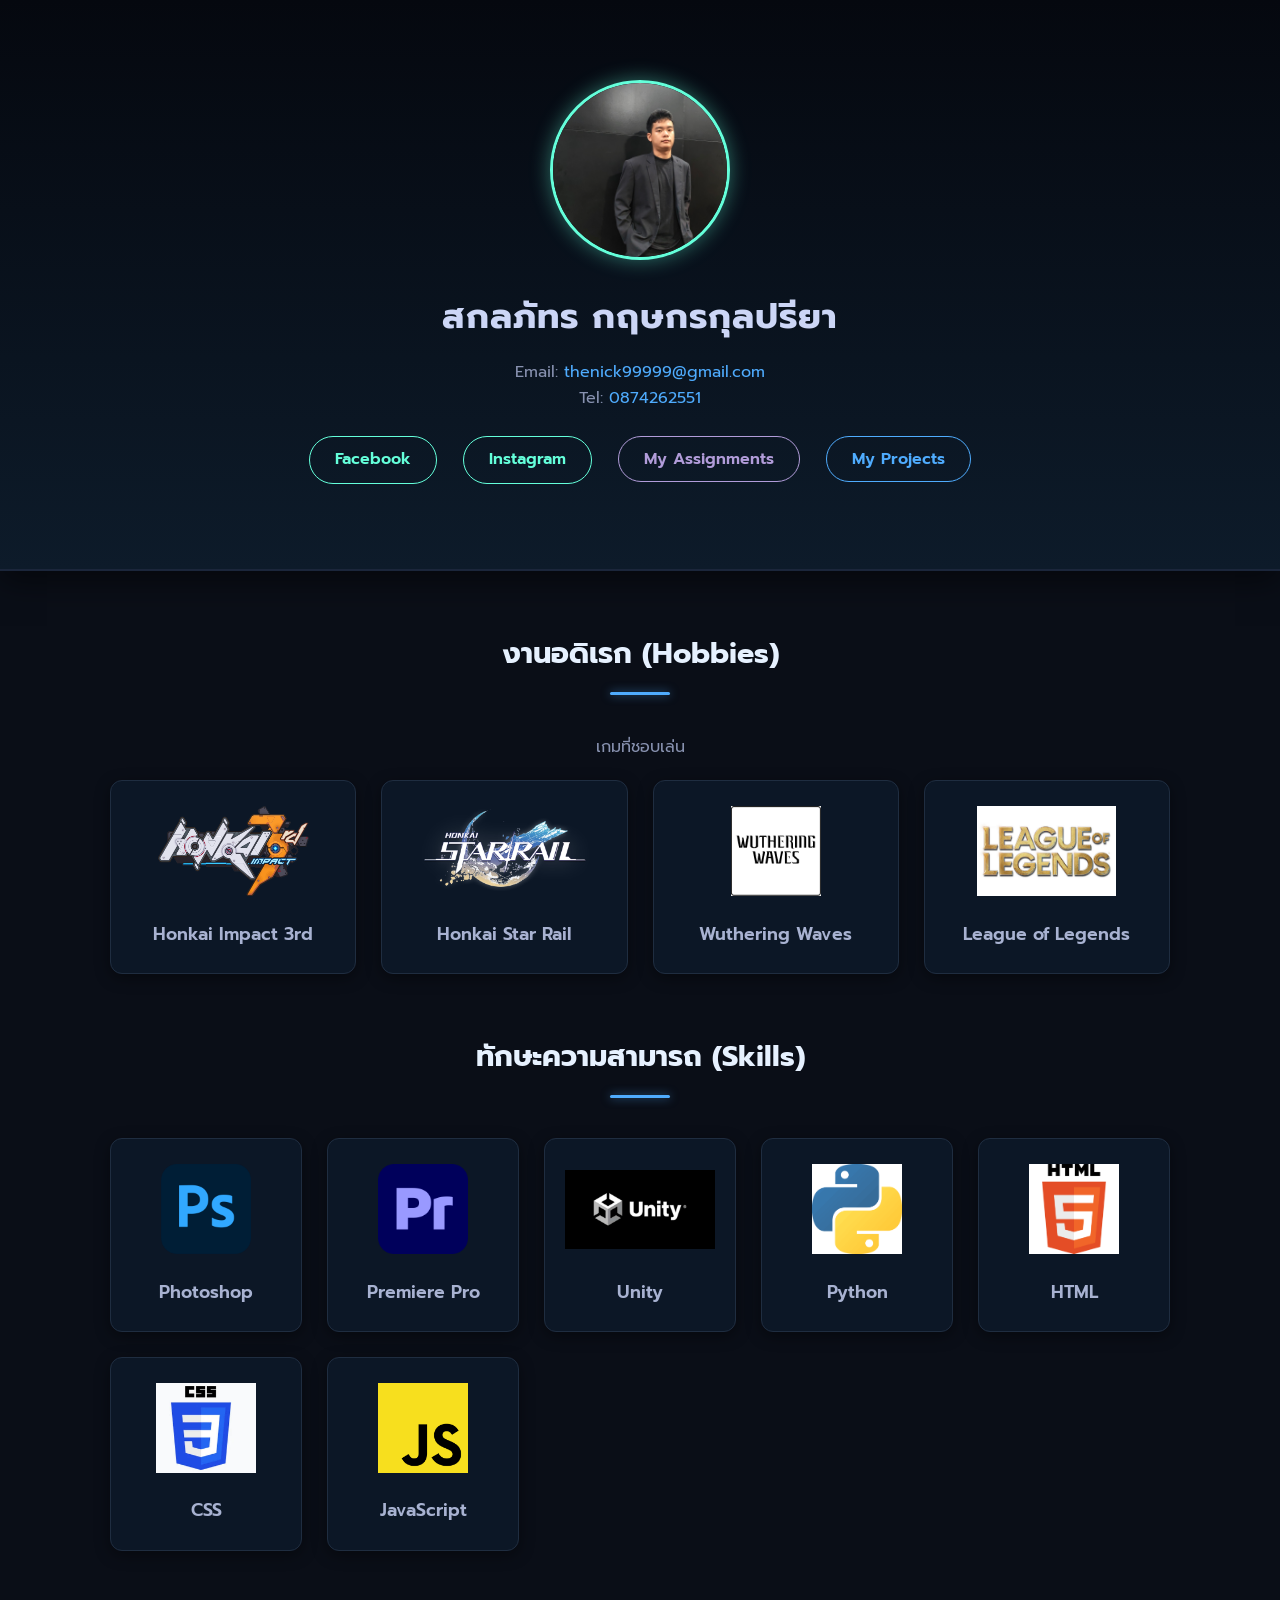
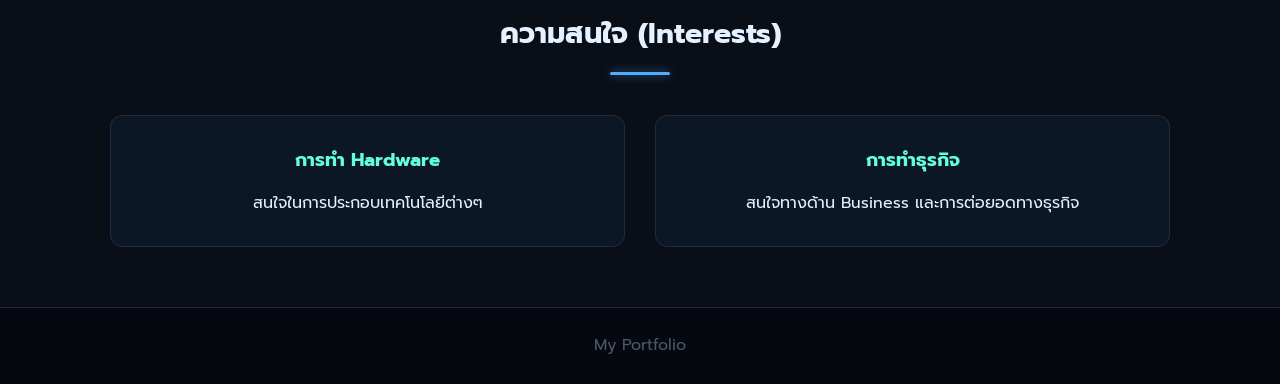
==== index.html @ 065c99be "Add files via upload" ====
<!DOCTYPE html>
<html lang="th">
<head>
    <meta charset="UTF-8">
    <meta name="viewport" content="width=device-width, initial-scale=1.0">
    <title>Portfolio</title>
    <link rel="stylesheet" href="style.css">
    <link href="https://fonts.googleapis.com/css2?family=Prompt:wght@300;400;600&display=swap" rel="stylesheet">
</head>
<body>

    <header>
        <div class="profile-container">
            <img src="pic/profile.jpg" alt="Profile Picture" class="profile-img">
            <h1>สกลภัทร กฤษกรกุลปรียา</h1>
            
            <div class="contact-info">
                <p>Email: <a href="mailto:thenick99999@gmail.com">thenick99999@gmail.com</a></p>
                <p>Tel: <a href="tel:0874262551">0874262551</a></p>
            </div>

            <div class="social-links">
                <a href="https://www.facebook.com/nick.sakonphat" target="_blank" class="btn facebook">Facebook</a>
                <a href="https://www.instagram.com/nick.skp_/" target="_blank" class="btn instagram">Instagram</a>
                <button onclick="goToAssignments()" class="btn assignment-btn">My Assignments</button>
                <button onclick="goToProjects()" class="btn project-btn">My Projects</button>
            </div>
        </div>
    </header>

    <section class="container">
        <h2>งานอดิเรก (Hobbies)</h2>
        <p style="text-align: center; margin-bottom: 20px; color: #8892b0;">เกมที่ชอบเล่น</p>
        <div class="grid-container">
            <div class="card">
                <img src="pic/mygame/Honkai_Impact_3rd_logo.webp" alt="Honkai Impact 3rd">
                <p>Honkai Impact 3rd</p>
            </div>
            <div class="card">
                <img src="pic/mygame/Honkai_Star_Rail.webp" alt="Honkai Star Rail">
                <p>Honkai Star Rail</p>
            </div>
            <div class="card">
                <img src="pic/mygame/Wuthering Waves.jpg" alt="Wuthering Waves">
                <p>Wuthering Waves</p>
            </div>
            <div class="card">
                <img src="pic/mygame/League of Legends.jpe" alt="League of Legends">
                <p>League of Legends</p>
            </div>
        </div>
    </section>

    <section class="container">
        <h2>ทักษะความสามารถ (Skills)</h2>
        <div class="grid-container">
            <div class="card">
                <img src="pic/myprogram/Photoshop.png" alt="Photoshop">
                <p>Photoshop</p>
            </div>
            <div class="card">
                <img src="pic/myprogram/Adobe_Premiere_Pro.webp" alt="Premiere Pro">
                <p>Premiere Pro</p>
            </div>
            <div class="card">
                <img src="pic/myprogram/Unity.jpg" alt="Unity" onerror="this.style.display='none'">
                <p>Unity</p>
            </div>
            <div class="card">
                <img src="pic/myprogram/Python.png" alt="Python" onerror="this.style.display='none'">
                <p>Python</p>
            </div>
            <div class="card">
                <img src="pic/myprogram/html.png" alt="HTML">
                <p>HTML</p>
            </div>
            <div class="card">
                <img src="pic/myprogram/Css.jpe" alt="CSS">
                <p>CSS</p>
            </div>
            <div class="card">
                <img src="pic/myprogram/JS..webp" alt="JavaScript">
                <p>JavaScript</p>
            </div>
        </div>
    </section>

    <section class="container">
        <h2>ความสนใจ (Interests)</h2>
        <div class="interests-box">
            <div class="interest-item">
                <h3>การทำ Hardware</h3>
                <p>สนใจในการประกอบเทคโนโลยีต่างๆ</p>
            </div>
            <div class="interest-item">
                <h3>การทำธุรกิจ</h3>
                <p>สนใจทางด้าน Business และการต่อยอดทางธุรกิจ</p>
            </div>
        </div>
    </section>

    <footer>
        <p>My Portfolio</p>
    </footer>

    <!-- เรียกใช้ไฟล์ JS -->
    <script src="script.js"></script>
</body>
</html>
---- style.css ----
/* รีเซ็ตค่าเริ่มต้น */
* {
    box-sizing: border-box;
    margin: 0;
    padding: 0;
    font-family: 'Prompt', sans-serif;
}

body {
    background-color: #0a0e17; /* สีพื้นหลังดำอมน้ำเงินลึก (Abyss) */
    color: #e6f1ff;
    line-height: 1.6;
}

/* ---------------- HEADER ---------------- */
header {
    background: linear-gradient(180deg, #05080f 0%, #0d1b2a 100%);
    color: #fff;
    padding: 80px 20px;
    text-align: center;
    border-bottom: 2px solid #1b263b;
    box-shadow: 0 10px 30px rgba(0,0,0,0.5);
}

.profile-container {
    max-width: 800px;
    margin: 0 auto;
}

.profile-img {
    width: 180px;
    height: 180px;
    border-radius: 50%;
    object-fit: cover;
    border: 3px solid #64ffda;
    box-shadow: 0 0 20px rgba(100, 255, 218, 0.4);
    margin-bottom: 20px;
}

h1 {
    font-size: 2.2rem;
    margin-bottom: 5px;
    color: #ccd6f6;
    letter-spacing: 1px;
}

header p {
    color: #8892b0;
}

/* ติดต่อ */
.contact-info {
    margin: 15px 0;
    font-size: 1rem;
    color: #a8b2d1;
}

.contact-info a {
    color: #4facfe;
    text-decoration: none;
    transition: color 0.3s;
}

.contact-info a:hover {
    color: #64ffda;
}

/* ---------------- BUTTONS & LINKS ---------------- */
.social-links {
    margin-top: 20px;
}

.btn {
    display: inline-block;
    padding: 10px 25px;
    margin: 5px 10px;
    border-radius: 30px;
    text-decoration: none;
    font-weight: 600;
    color: #64ffda;
    background-color: transparent;
    border: 1px solid #64ffda;
    cursor: pointer;
    font-size: 1rem;
    transition: all 0.3s ease;
}

.btn:hover {
    background-color: rgba(100, 255, 218, 0.1);
    box-shadow: 0 0 15px rgba(100, 255, 218, 0.3);
    transform: translateY(-2px);
}

.project-btn { border-color: #4facfe; color: #4facfe; }
.project-btn:hover { background-color: rgba(79, 172, 254, 0.1); box-shadow: 0 0 15px rgba(79, 172, 254, 0.3); }

.assignment-btn { border-color: #b19cd9; color: #b19cd9; }
.assignment-btn:hover { background-color: rgba(177, 156, 217, 0.1); box-shadow: 0 0 15px rgba(177, 156, 217, 0.3); }

.back-btn { border-color: #ff4b5c; color: #ff4b5c; }
.back-btn:hover { background-color: rgba(255, 75, 92, 0.1); box-shadow: 0 0 15px rgba(255, 75, 92, 0.3); }

/* ---------------- CONTAINERS & GRIDS ---------------- */
.container {
    max-width: 1100px;
    margin: 60px auto;
    padding: 0 20px;
}

h2 {
    text-align: center;
    margin-bottom: 40px;
    font-size: 1.8rem;
    color: #e6f1ff;
    position: relative;
}

h2::after {
    content: '';
    width: 60px;
    height: 3px;
    background-color: #4facfe;
    display: block;
    margin: 15px auto 0;
    border-radius: 2px;
    box-shadow: 0 0 10px rgba(79, 172, 254, 0.6);
}

.grid-container {
    display: grid;
    grid-template-columns: repeat(auto-fit, minmax(180px, 1fr));
    gap: 25px;
    text-align: center;
}

.card {
    background: rgba(13, 25, 42, 0.8);
    padding: 25px 20px;
    border-radius: 12px;
    border: 1px solid #1f2d40;
    box-shadow: 0 4px 15px rgba(0,0,0,0.4);
    transition: transform 0.3s ease, box-shadow 0.3s ease, border 0.3s ease;
}

.card:hover {
    transform: translateY(-8px);
    border: 1px solid #4facfe;
    box-shadow: 0 10px 25px rgba(79, 172, 254, 0.2);
}

.card img {
    max-width: 100%;
    height: 90px;
    object-fit: contain;
    margin-bottom: 15px;
}

.card p {
    font-weight: 600;
    font-size: 1.1rem;
    color: #a8b2d1;
}

/* ---------------- PROJECT & ASSIGNMENT LIST ---------------- */
.project-list {
    display: flex;
    flex-direction: column;
    gap: 25px;
    max-width: 800px;
    margin: 0 auto;
}

.project-card {
    background: rgba(13, 25, 42, 0.8);
    padding: 25px;
    border-radius: 12px;
    border: 1px solid #1f2d40;
    color: #e6f1ff;
    box-shadow: 0 4px 15px rgba(0,0,0,0.4);
    display: flex;
    flex-direction: column;
    text-align: center;
}

.link-card {
    text-decoration: none;
    transition: transform 0.3s ease, box-shadow 0.3s ease, border 0.3s ease;
}

.link-card:hover {
    transform: translateX(10px);
    border: 1px solid #64ffda;
    box-shadow: -5px 5px 25px rgba(100, 255, 218, 0.15);
}

.project-card h3 {
    font-size: 1.4rem;
    color: #64ffda;
    margin-bottom: 10px;
}

.project-card p {
    color: #8892b0;
    font-size: 0.95rem;
}

/* จัดการรูปและวิดีโอใน Project */
.media-display {
    max-width: 100%;
    height: auto;
    border-radius: 8px;
    margin-top: 15px;
    border: 1px solid #1b263b;
    box-shadow: 0 4px 15px rgba(0,0,0,0.3);
}

/* ---------------- INTERESTS ---------------- */
.interests-box {
    display: flex;
    justify-content: center;
    gap: 30px;
    flex-wrap: wrap;
}

.interest-item {
    background: rgba(13, 25, 42, 0.8);
    padding: 30px;
    border-radius: 12px;
    border: 1px solid #1f2d40;
    flex: 1;
    min-width: 250px;
    text-align: center;
    transition: all 0.3s;
}

.interest-item:hover {
    border-color: #64ffda;
    box-shadow: 0 0 20px rgba(100, 255, 218, 0.1);
}

.interest-item h3 {
    color: #64ffda;
    margin-bottom: 15px;
}

/* ---------------- FOOTER ---------------- */
footer {
    text-align: center;
    padding: 25px;
    background-color: #05080f;
    border-top: 1px solid #1b263b;
    color: #4a5568;
    margin-top: 60px;
}

/* ---------------- RESPONSIVE ---------------- */
@media (max-width: 768px) {
    header { padding: 50px 15px; }
    h1 { font-size: 1.6rem; }
    .profile-img { width: 130px; height: 130px; }
    .grid-container { grid-template-columns: repeat(2, 1fr); gap: 15px; }
    .card img { height: 65px; }
    .link-card:hover { transform: translateY(-5px); }
}
@media (max-width: 480px) {
    .grid-container { grid-template-columns: 1fr; }
    .btn { display: block; margin: 10px auto; max-width: 220px; }
}
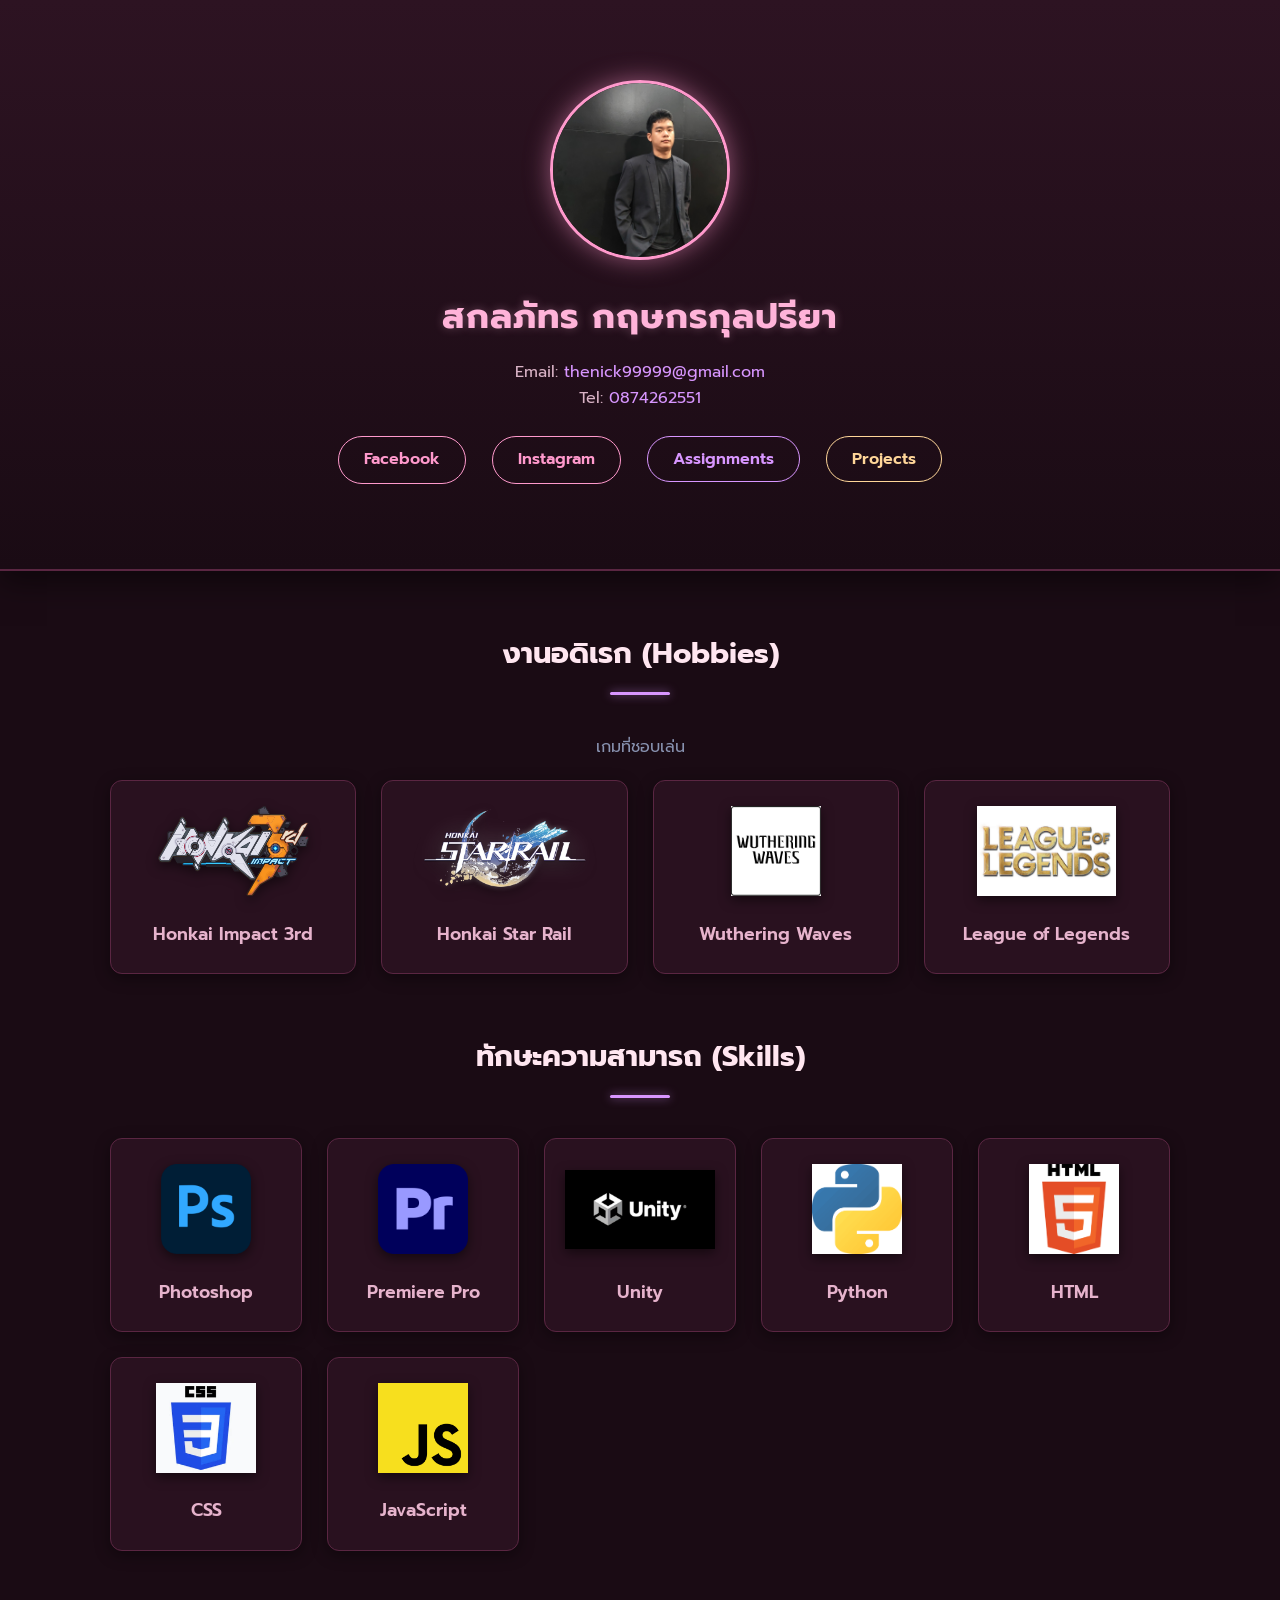
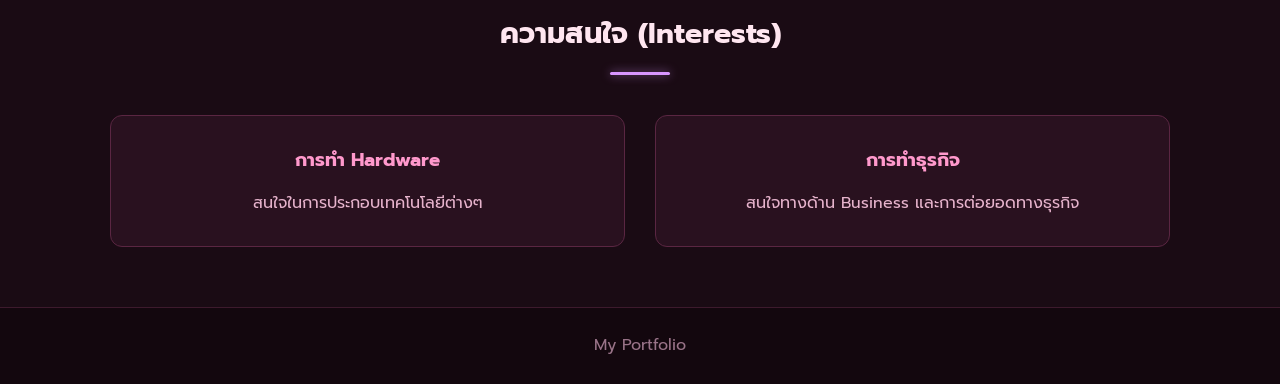
==== commit 498a6894: "ปรับสี" ====
--- a/index.html
+++ b/index.html
@@ -22,8 +22,8 @@
             <div class="social-links">
                 <a href="https://www.facebook.com/nick.sakonphat" target="_blank" class="btn facebook">Facebook</a>
                 <a href="https://www.instagram.com/nick.skp_/" target="_blank" class="btn instagram">Instagram</a>
-                <button onclick="goToAssignments()" class="btn assignment-btn">My Assignments</button>
-                <button onclick="goToProjects()" class="btn project-btn">My Projects</button>
+                <button onclick="goToAssignments()" class="btn assignment-btn">Assignments</button>
+                <button onclick="goToProjects()" class="btn project-btn">Projects</button>
             </div>
         </div>
     </header>
--- a/style.css
+++ b/style.css
@@ -1,4 +1,3 @@
-/* รีเซ็ตค่าเริ่มต้น */
 * {
     box-sizing: border-box;
     margin: 0;
@@ -7,18 +6,17 @@
 }
 
 body {
-    background-color: #0a0e17; /* สีพื้นหลังดำอมน้ำเงินลึก (Abyss) */
-    color: #e6f1ff;
+    background-color: #1a0b14;
+    color: #ffe6f0;
     line-height: 1.6;
 }
 
-/* ---------------- HEADER ---------------- */
 header {
-    background: linear-gradient(180deg, #05080f 0%, #0d1b2a 100%);
+    background: linear-gradient(180deg, #2d1322 0%, #1a0b14 100%);
     color: #fff;
     padding: 80px 20px;
     text-align: center;
-    border-bottom: 2px solid #1b263b;
+    border-bottom: 2px solid #5a2642;
     box-shadow: 0 10px 30px rgba(0,0,0,0.5);
 }
 
@@ -32,40 +30,40 @@
     height: 180px;
     border-radius: 50%;
     object-fit: cover;
-    border: 3px solid #64ffda;
-    box-shadow: 0 0 20px rgba(100, 255, 218, 0.4);
+    border: 3px solid #ff99cc;
+    box-shadow: 0 0 25px rgba(255, 153, 204, 0.5);
     margin-bottom: 20px;
 }
 
 h1 {
     font-size: 2.2rem;
     margin-bottom: 5px;
-    color: #ccd6f6;
+    color: #ffb3d9;
     letter-spacing: 1px;
+    text-shadow: 0 0 10px rgba(255, 179, 217, 0.3);
 }
 
 header p {
-    color: #8892b0;
-}
-
-/* ติดต่อ */
+    color: #d9b3c6;
+}
+
 .contact-info {
     margin: 15px 0;
     font-size: 1rem;
-    color: #a8b2d1;
+    color: #d9b3c6;
 }
 
 .contact-info a {
-    color: #4facfe;
+    color: #d896ff;
     text-decoration: none;
-    transition: color 0.3s;
+    transition: color 0.3s, text-shadow 0.3s;
 }
 
 .contact-info a:hover {
-    color: #64ffda;
-}
-
-/* ---------------- BUTTONS & LINKS ---------------- */
+    color: #ff99cc;
+    text-shadow: 0 0 8px rgba(255, 153, 204, 0.6);
+}
+
 .social-links {
     margin-top: 20px;
 }
@@ -77,30 +75,29 @@
     border-radius: 30px;
     text-decoration: none;
     font-weight: 600;
-    color: #64ffda;
+    color: #ff99cc;
     background-color: transparent;
-    border: 1px solid #64ffda;
+    border: 1px solid #ff99cc;
     cursor: pointer;
     font-size: 1rem;
     transition: all 0.3s ease;
 }
 
 .btn:hover {
-    background-color: rgba(100, 255, 218, 0.1);
-    box-shadow: 0 0 15px rgba(100, 255, 218, 0.3);
+    background-color: rgba(255, 153, 204, 0.15);
+    box-shadow: 0 0 20px rgba(255, 153, 204, 0.4);
     transform: translateY(-2px);
 }
 
-.project-btn { border-color: #4facfe; color: #4facfe; }
-.project-btn:hover { background-color: rgba(79, 172, 254, 0.1); box-shadow: 0 0 15px rgba(79, 172, 254, 0.3); }
-
-.assignment-btn { border-color: #b19cd9; color: #b19cd9; }
-.assignment-btn:hover { background-color: rgba(177, 156, 217, 0.1); box-shadow: 0 0 15px rgba(177, 156, 217, 0.3); }
-
-.back-btn { border-color: #ff4b5c; color: #ff4b5c; }
-.back-btn:hover { background-color: rgba(255, 75, 92, 0.1); box-shadow: 0 0 15px rgba(255, 75, 92, 0.3); }
-
-/* ---------------- CONTAINERS & GRIDS ---------------- */
+.project-btn { border-color: #ffd699; color: #ffd699; }
+.project-btn:hover { background-color: rgba(255, 214, 153, 0.15); box-shadow: 0 0 20px rgba(255, 214, 153, 0.4); }
+
+.assignment-btn { border-color: #d896ff; color: #d896ff; }
+.assignment-btn:hover { background-color: rgba(216, 150, 255, 0.15); box-shadow: 0 0 20px rgba(216, 150, 255, 0.4); }
+
+.back-btn { border-color: #ff6699; color: #ff6699; }
+.back-btn:hover { background-color: rgba(255, 102, 153, 0.15); box-shadow: 0 0 20px rgba(255, 102, 153, 0.4); }
+
 .container {
     max-width: 1100px;
     margin: 60px auto;
@@ -111,7 +108,7 @@
     text-align: center;
     margin-bottom: 40px;
     font-size: 1.8rem;
-    color: #e6f1ff;
+    color: #ffe6f0;
     position: relative;
 }
 
@@ -119,11 +116,11 @@
     content: '';
     width: 60px;
     height: 3px;
-    background-color: #4facfe;
+    background-color: #d896ff;
     display: block;
     margin: 15px auto 0;
     border-radius: 2px;
-    box-shadow: 0 0 10px rgba(79, 172, 254, 0.6);
+    box-shadow: 0 0 10px rgba(216, 150, 255, 0.6);
 }
 
 .grid-container {
@@ -134,18 +131,18 @@
 }
 
 .card {
-    background: rgba(13, 25, 42, 0.8);
+    background: rgba(45, 19, 34, 0.8);
     padding: 25px 20px;
     border-radius: 12px;
-    border: 1px solid #1f2d40;
+    border: 1px solid #5a2642;
     box-shadow: 0 4px 15px rgba(0,0,0,0.4);
     transition: transform 0.3s ease, box-shadow 0.3s ease, border 0.3s ease;
 }
 
 .card:hover {
     transform: translateY(-8px);
-    border: 1px solid #4facfe;
-    box-shadow: 0 10px 25px rgba(79, 172, 254, 0.2);
+    border: 1px solid #ff99cc;
+    box-shadow: 0 10px 25px rgba(255, 153, 204, 0.25);
 }
 
 .card img {
@@ -153,15 +150,15 @@
     height: 90px;
     object-fit: contain;
     margin-bottom: 15px;
+    filter: drop-shadow(0px 4px 6px rgba(0,0,0,0.5));
 }
 
 .card p {
     font-weight: 600;
     font-size: 1.1rem;
-    color: #a8b2d1;
-}
-
-/* ---------------- PROJECT & ASSIGNMENT LIST ---------------- */
+    color: #e6b3cc;
+}
+
 .project-list {
     display: flex;
     flex-direction: column;
@@ -171,11 +168,11 @@
 }
 
 .project-card {
-    background: rgba(13, 25, 42, 0.8);
+    background: rgba(45, 19, 34, 0.8);
     padding: 25px;
     border-radius: 12px;
-    border: 1px solid #1f2d40;
-    color: #e6f1ff;
+    border: 1px solid #5a2642;
+    color: #ffe6f0;
     box-shadow: 0 4px 15px rgba(0,0,0,0.4);
     display: flex;
     flex-direction: column;
@@ -189,32 +186,30 @@
 
 .link-card:hover {
     transform: translateX(10px);
-    border: 1px solid #64ffda;
-    box-shadow: -5px 5px 25px rgba(100, 255, 218, 0.15);
+    border: 1px solid #ff99cc;
+    box-shadow: -5px 5px 25px rgba(255, 153, 204, 0.2);
 }
 
 .project-card h3 {
     font-size: 1.4rem;
-    color: #64ffda;
+    color: #ff99cc;
     margin-bottom: 10px;
 }
 
 .project-card p {
-    color: #8892b0;
+    color: #d9b3c6;
     font-size: 0.95rem;
 }
 
-/* จัดการรูปและวิดีโอใน Project */
 .media-display {
     max-width: 100%;
     height: auto;
     border-radius: 8px;
     margin-top: 15px;
-    border: 1px solid #1b263b;
-    box-shadow: 0 4px 15px rgba(0,0,0,0.3);
-}
-
-/* ---------------- INTERESTS ---------------- */
+    border: 1px solid #7a335a;
+    box-shadow: 0 4px 15px rgba(0,0,0,0.5);
+}
+
 .interests-box {
     display: flex;
     justify-content: center;
@@ -223,10 +218,10 @@
 }
 
 .interest-item {
-    background: rgba(13, 25, 42, 0.8);
+    background: rgba(45, 19, 34, 0.8);
     padding: 30px;
     border-radius: 12px;
-    border: 1px solid #1f2d40;
+    border: 1px solid #5a2642;
     flex: 1;
     min-width: 250px;
     text-align: center;
@@ -234,26 +229,28 @@
 }
 
 .interest-item:hover {
-    border-color: #64ffda;
-    box-shadow: 0 0 20px rgba(100, 255, 218, 0.1);
+    border-color: #d896ff;
+    box-shadow: 0 0 25px rgba(216, 150, 255, 0.2);
 }
 
 .interest-item h3 {
-    color: #64ffda;
+    color: #ff99cc;
     margin-bottom: 15px;
 }
 
-/* ---------------- FOOTER ---------------- */
+.interest-item p {
+    color: #e6b3cc;
+}
+
 footer {
     text-align: center;
     padding: 25px;
-    background-color: #05080f;
-    border-top: 1px solid #1b263b;
-    color: #4a5568;
+    background-color: #13070e;
+    border-top: 1px solid #3d1a2d;
+    color: #997388;
     margin-top: 60px;
 }
 
-/* ---------------- RESPONSIVE ---------------- */
 @media (max-width: 768px) {
     header { padding: 50px 15px; }
     h1 { font-size: 1.6rem; }
